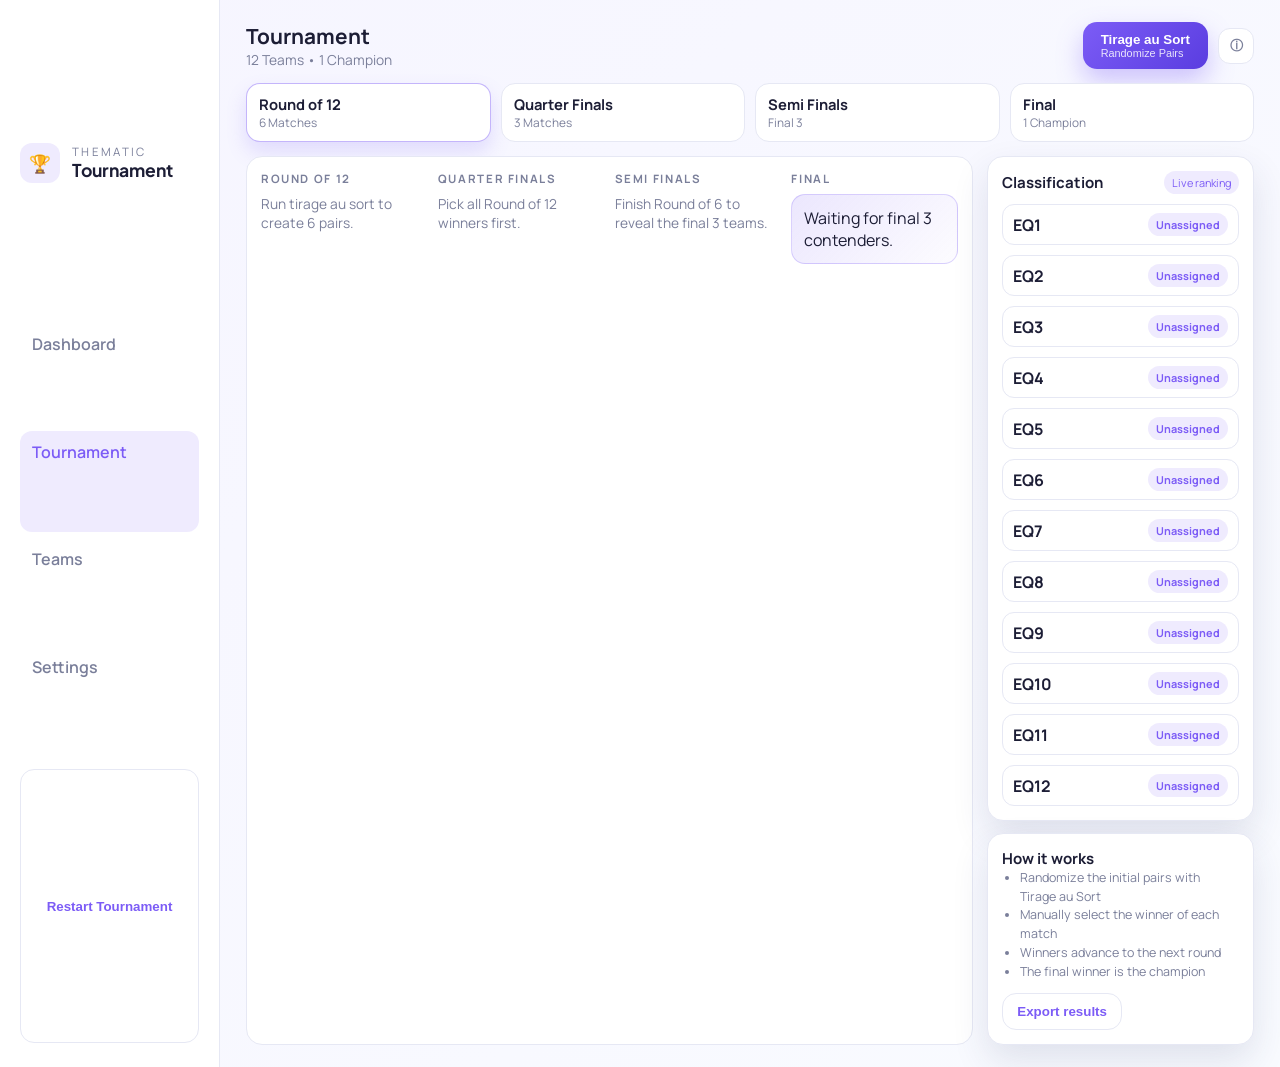
==== index.html @ 726cd39d "y" ====
<!DOCTYPE html>
<html lang="en">
	<head>
		<meta charset="UTF-8" />
		<meta name="viewport" content="width=device-width, initial-scale=1.0" />
		<title>Thematic Tournament</title>
		<link rel="preconnect" href="https://fonts.googleapis.com" />
		<link rel="preconnect" href="https://fonts.gstatic.com" crossorigin />
		<link
			href="https://fonts.googleapis.com/css2?family=Manrope:wght@400;600;700&family=Plus+Jakarta+Sans:wght@500;700&display=swap"
			rel="stylesheet"
		/>
		<link rel="stylesheet" href="style.css" />
	</head>
	<body>
		<div class="app">
			<aside class="sidebar">
				<div class="brand">
					<div class="brand-icon">🏆</div>
					<div>
						<p>Thematic</p>
						<h1>Tournament</h1>
					</div>
				</div>
				<nav class="nav">
					<a class="nav-item" href="#">Dashboard</a>
					<a class="nav-item active" href="#">Tournament</a>
					<a class="nav-item" href="#">Teams</a>
					<a class="nav-item" href="#">Settings</a>
				</nav>
				<button id="restartBtn" class="btn outline">Restart Tournament</button>
			</aside>

			<main class="main">
				<header class="topbar">
					<div>
						<h2>Tournament</h2>
						<p>12 Teams • 1 Champion</p>
					</div>
					<div class="top-actions">
						<button id="drawBtn" class="btn primary">
							Tirage au Sort
							<span>Randomize Pairs</span>
						</button>
						<button id="exportBtn" class="icon-btn" aria-label="Export results">
							ⓘ
						</button>
					</div>
				</header>

				<section class="stage-cards">
					<div class="stage-card active">
						<h3>Round of 12</h3>
						<p>6 Matches</p>
					</div>
					<div class="stage-card">
						<h3>Quarter Finals</h3>
						<p>3 Matches</p>
					</div>
					<div class="stage-card">
						<h3>Semi Finals</h3>
						<p>Final 3</p>
					</div>
					<div class="stage-card">
						<h3>Final</h3>
						<p>1 Champion</p>
					</div>
				</section>

				<section class="content">
					<div class="bracket">
						<div class="bracket-col">
							<h4>Round of 12</h4>
							<div id="round1" class="match-list"></div>
						</div>
						<div class="bracket-col">
							<h4>Quarter Finals</h4>
							<div id="round2" class="match-list"></div>
						</div>
						<div class="bracket-col">
							<h4>Semi Finals</h4>
							<div id="final3" class="match-list"></div>
						</div>
						<div class="bracket-col final-col">
							<h4>Final</h4>
							<div id="finalWinner" class="final-card"></div>
						</div>
					</div>

					<aside class="right-panel">
						<div class="panel">
							<div class="panel-header">
								<h5>Classification</h5>
								<span class="pill">Live ranking</span>
							</div>
							<div id="standings" class="standings"></div>
						</div>
						<div class="panel help">
							<h5>How it works</h5>
							<ul>
								<li>Randomize the initial pairs with Tirage au Sort</li>
								<li>Manually select the winner of each match</li>
								<li>Winners advance to the next round</li>
								<li>The final winner is the champion</li>
							</ul>
							<button id="exportBtnAlt" class="btn outline">Export results</button>
						</div>
					</aside>
				</section>
			</main>
		</div>

		<script src="app.js"></script>
	</body>
</html>
---- style.css ----
* {
	box-sizing: border-box;
	margin: 0;
	padding: 0;
}

:root {
	color-scheme: light;
	--bg: #f6f5ff;
	--sidebar: #ffffff;
	--card: #ffffff;
	--ink: #1c1d35;
	--muted: #7a7f9a;
	--line: #e6e8f4;
	--primary: #7c5cf6;
	--primary-dark: #5a3de0;
	--shadow: 0 16px 36px rgba(45, 51, 96, 0.12);
	--radius: 16px;
	--ui-scale: 1;
}

body {
	font-family: "Manrope", "Segoe UI", sans-serif;
	background: linear-gradient(135deg, #f6f5ff 0%, #f9fbff 100%);
	color: var(--ink);
	min-height: 100vh;
	overflow: hidden;
}

.app {
	display: grid;
	grid-template-columns: 220px 1fr;
	min-height: 100vh;
	width: calc(100% / var(--ui-scale));
	height: calc(100% / var(--ui-scale));
	transform: scale(var(--ui-scale));
	transform-origin: top left;
}

.sidebar {
	background: var(--sidebar);
	padding: 24px 20px;
	border-right: 1px solid var(--line);
	display: grid;
	gap: 22px;
}

.brand {
	display: flex;
	gap: 12px;
	align-items: center;
}

.brand-icon {
	width: 40px;
	height: 40px;
	border-radius: 12px;
	background: rgba(124, 92, 246, 0.12);
	display: grid;
	place-items: center;
	font-size: 1.1rem;
}

.brand p {
	font-size: 0.72rem;
	text-transform: uppercase;
	letter-spacing: 0.2em;
	color: var(--muted);
}

.brand h1 {
	font-family: "Plus Jakarta Sans", "Manrope", sans-serif;
	font-size: 1.1rem;
}

.nav {
	display: grid;
	gap: 6px;
}

.nav-item {
	text-decoration: none;
	color: var(--muted);
	padding: 10px 12px;
	border-radius: 12px;
	font-weight: 600;
	transition: background 0.2s ease, color 0.2s ease;
}

.nav-item.active,
.nav-item:hover {
	background: rgba(124, 92, 246, 0.12);
	color: var(--primary);
}

.main {
	padding: 22px 26px;
	display: grid;
	grid-template-rows: auto auto 1fr;
	gap: 14px;
	min-width: 0;
	min-height: 0;
}

.topbar {
	display: flex;
	align-items: center;
	justify-content: space-between;
}

.topbar h2 {
	font-size: 1.3rem;
	font-weight: 700;
}

.topbar p {
	color: var(--muted);
	font-size: 0.86rem;
}

.top-actions {
	display: flex;
	align-items: center;
	gap: 10px;
}

.btn {
	border: none;
	border-radius: 14px;
	font-weight: 700;
	cursor: pointer;
	transition: transform 0.2s ease, box-shadow 0.2s ease;
}

.btn.primary {
	background: linear-gradient(135deg, var(--primary), var(--primary-dark));
	color: #ffffff;
	padding: 10px 18px;
	box-shadow: 0 12px 26px rgba(124, 92, 246, 0.35);
	text-align: left;
}

.btn.primary span {
	display: block;
	font-size: 0.68rem;
	font-weight: 500;
	opacity: 0.85;
}

.btn.outline {
	background: transparent;
	border: 1px solid var(--line);
	color: var(--primary);
	padding: 10px 14px;
}

.btn:hover {
	transform: translateY(-1px);
}

.icon-btn {
	width: 36px;
	height: 36px;
	border-radius: 12px;
	border: 1px solid var(--line);
	background: #ffffff;
	color: var(--muted);
	font-weight: 700;
}

.stage-cards {
	display: grid;
	grid-template-columns: repeat(4, minmax(0, 1fr));
	gap: 10px;
}

.stage-card {
	background: var(--card);
	border-radius: 14px;
	border: 1px solid var(--line);
	padding: 10px 12px;
}

.stage-card.active {
	border-color: rgba(124, 92, 246, 0.45);
	box-shadow: 0 10px 20px rgba(124, 92, 246, 0.18);
}

.stage-card h3 {
	font-size: 0.92rem;
}

.stage-card p {
	font-size: 0.74rem;
	color: var(--muted);
}

.content {
	display: grid;
	grid-template-columns: minmax(0, 3fr) minmax(0, 1.1fr);
	gap: 14px;
	min-height: 0;
}

.bracket {
	background: var(--card);
	border-radius: var(--radius);
	border: 1px solid var(--line);
	padding: 14px;
	display: grid;
	grid-template-columns: repeat(4, minmax(0, 1fr));
	gap: 10px;
	min-height: 0;
	overflow: hidden;
}

.bracket-col h4 {
	font-size: 0.72rem;
	text-transform: uppercase;
	letter-spacing: 0.14em;
	color: var(--muted);
	margin-bottom: 8px;
}

.match-list {
	display: grid;
	gap: 12px;
}

.match-card {
	background: #ffffff;
	border: 1px solid var(--line);
	border-radius: 14px;
	padding: 10px;
	display: grid;
	gap: 8px;
	position: relative;
}

.match-card::after {
	content: "";
	position: absolute;
	width: 12px;
	height: 1px;
	background: var(--line);
	top: 50%;
	right: -12px;
}

.final-col .match-card::after {
	display: none;
}

.team-btn {
	width: 100%;
	padding: 8px 10px;
	border-radius: 10px;
	border: 1px solid transparent;
	background: #f7f8ff;
	font-weight: 700;
	text-align: left;
	cursor: pointer;
}

.team-btn span {
	float: right;
	font-size: 0.68rem;
	color: var(--muted);
}

.team-btn.winner {
	border-color: rgba(124, 92, 246, 0.45);
	background: rgba(124, 92, 246, 0.12);
	color: var(--primary);
}

.final-card {
	background: linear-gradient(135deg, rgba(124, 92, 246, 0.15), rgba(124, 92, 246, 0.02));
	border-radius: 14px;
	border: 1px solid rgba(124, 92, 246, 0.25);
	padding: 12px;
	display: grid;
	gap: 10px;
}

.final-card .team-btn {
	background: #ffffff;
}

.note {
	font-size: 0.86rem;
	color: var(--muted);
	line-height: 1.4;
}

.right-panel {
	display: grid;
	gap: 12px;
}

.panel {
	background: var(--card);
	border-radius: var(--radius);
	border: 1px solid var(--line);
	padding: 14px;
	box-shadow: var(--shadow);
}

.panel-header {
	display: flex;
	align-items: center;
	justify-content: space-between;
	margin-bottom: 10px;
}

.panel h5 {
	font-size: 0.94rem;
}

.pill {
	background: rgba(124, 92, 246, 0.12);
	color: var(--primary);
	padding: 4px 8px;
	border-radius: 999px;
	font-size: 0.68rem;
}

.standings {
	display: grid;
	gap: 10px;
}

.standings-item {
	display: flex;
	justify-content: space-between;
	align-items: center;
	padding: 8px 10px;
	border-radius: 12px;
	border: 1px solid var(--line);
	background: #ffffff;
	font-weight: 700;
}

.badge {
	background: rgba(124, 92, 246, 0.12);
	color: var(--primary);
	font-size: 0.68rem;
	padding: 4px 8px;
	border-radius: 999px;
}

.help ul {
	list-style: disc;
	padding-left: 18px;
	color: var(--muted);
	font-size: 0.78rem;
	line-height: 1.5;
	margin-bottom: 12px;
}

@media (max-width: 1200px) {
	.app {
		grid-template-columns: 200px 1fr;
	}

	.stage-cards {
		grid-template-columns: repeat(2, 1fr);
	}

	.bracket {
		grid-template-columns: repeat(2, 1fr);
	}

	.content {
		grid-template-columns: 1fr;
	}
}

@media (max-width: 960px) {
	.app {
		grid-template-columns: 1fr;
	}

	.sidebar {
		grid-template-columns: 1fr 1fr;
		align-items: center;
	}

	.nav {
		grid-template-columns: repeat(2, 1fr);
	}
}

@media (max-height: 860px) {
	:root {
		--ui-scale: 0.95;
	}
}

@media (max-height: 780px) {
	:root {
		--ui-scale: 0.9;
	}
}

@media (max-height: 720px) {
	:root {
		--ui-scale: 0.85;
	}
}
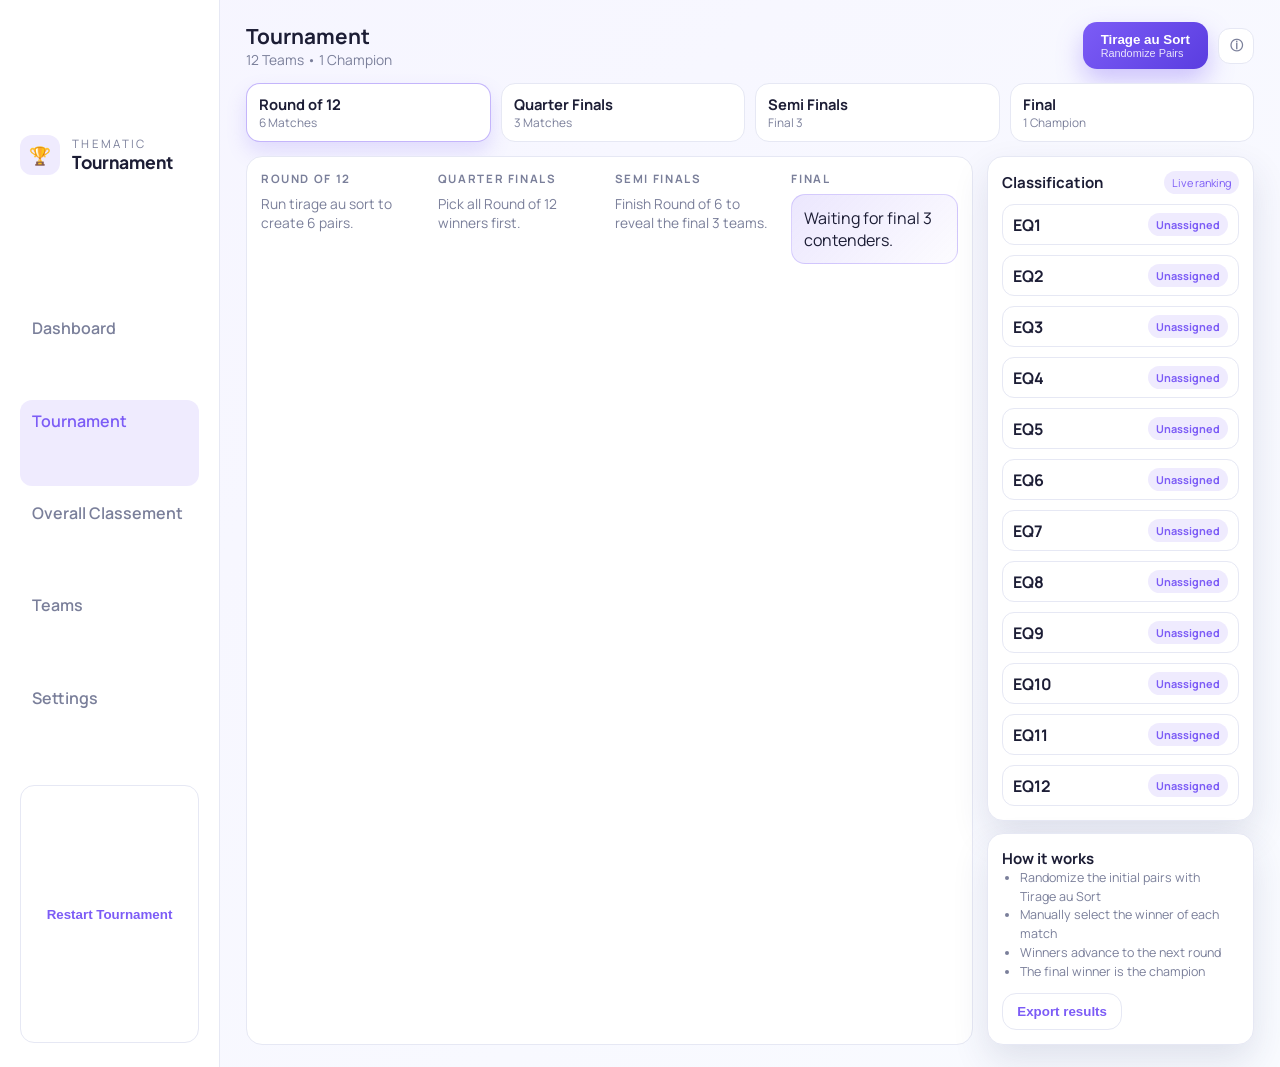
==== commit dab5f3b7: "adding overall view classement and fixing the scroll" ====
--- a/index.html
+++ b/index.html
@@ -24,7 +24,8 @@
 				</div>
 				<nav class="nav">
 					<a class="nav-item" href="#">Dashboard</a>
-					<a class="nav-item active" href="#">Tournament</a>
+					<a class="nav-item active" href="index.html">Tournament</a>
+					<a class="nav-item" href="overall.html">Overall Classement</a>
 					<a class="nav-item" href="#">Teams</a>
 					<a class="nav-item" href="#">Settings</a>
 				</nav>
--- a/style.css
+++ b/style.css
@@ -24,7 +24,7 @@
 	background: linear-gradient(135deg, #f6f5ff 0%, #f9fbff 100%);
 	color: var(--ink);
 	min-height: 100vh;
-	overflow: hidden;
+	overflow: auto;
 }
 
 .app {
@@ -200,6 +200,11 @@
 	grid-template-columns: minmax(0, 3fr) minmax(0, 1.1fr);
 	gap: 14px;
 	min-height: 0;
+	height: 100%;
+}
+
+.content.single {
+	grid-template-columns: minmax(0, 1fr);
 }
 
 .bracket {
@@ -211,7 +216,8 @@
 	grid-template-columns: repeat(4, minmax(0, 1fr));
 	gap: 10px;
 	min-height: 0;
-	overflow: hidden;
+	height: 100%;
+	overflow: auto;
 }
 
 .bracket-col h4 {
@@ -225,6 +231,10 @@
 .match-list {
 	display: grid;
 	gap: 12px;
+	min-height: 0;
+	max-height: 100%;
+	overflow-y: auto;
+	padding-right: 4px;
 }
 
 .match-card {
@@ -296,6 +306,7 @@
 .right-panel {
 	display: grid;
 	gap: 12px;
+	min-height: 0;
 }
 
 .panel {
@@ -341,6 +352,21 @@
 	font-weight: 700;
 }
 
+.standings-left {
+	display: flex;
+	align-items: center;
+	gap: 10px;
+}
+
+.standings-rank {
+	font-size: 0.72rem;
+	color: var(--muted);
+	font-weight: 600;
+	background: rgba(124, 92, 246, 0.12);
+	padding: 4px 8px;
+	border-radius: 999px;
+}
+
 .badge {
 	background: rgba(124, 92, 246, 0.12);
 	color: var(--primary);
